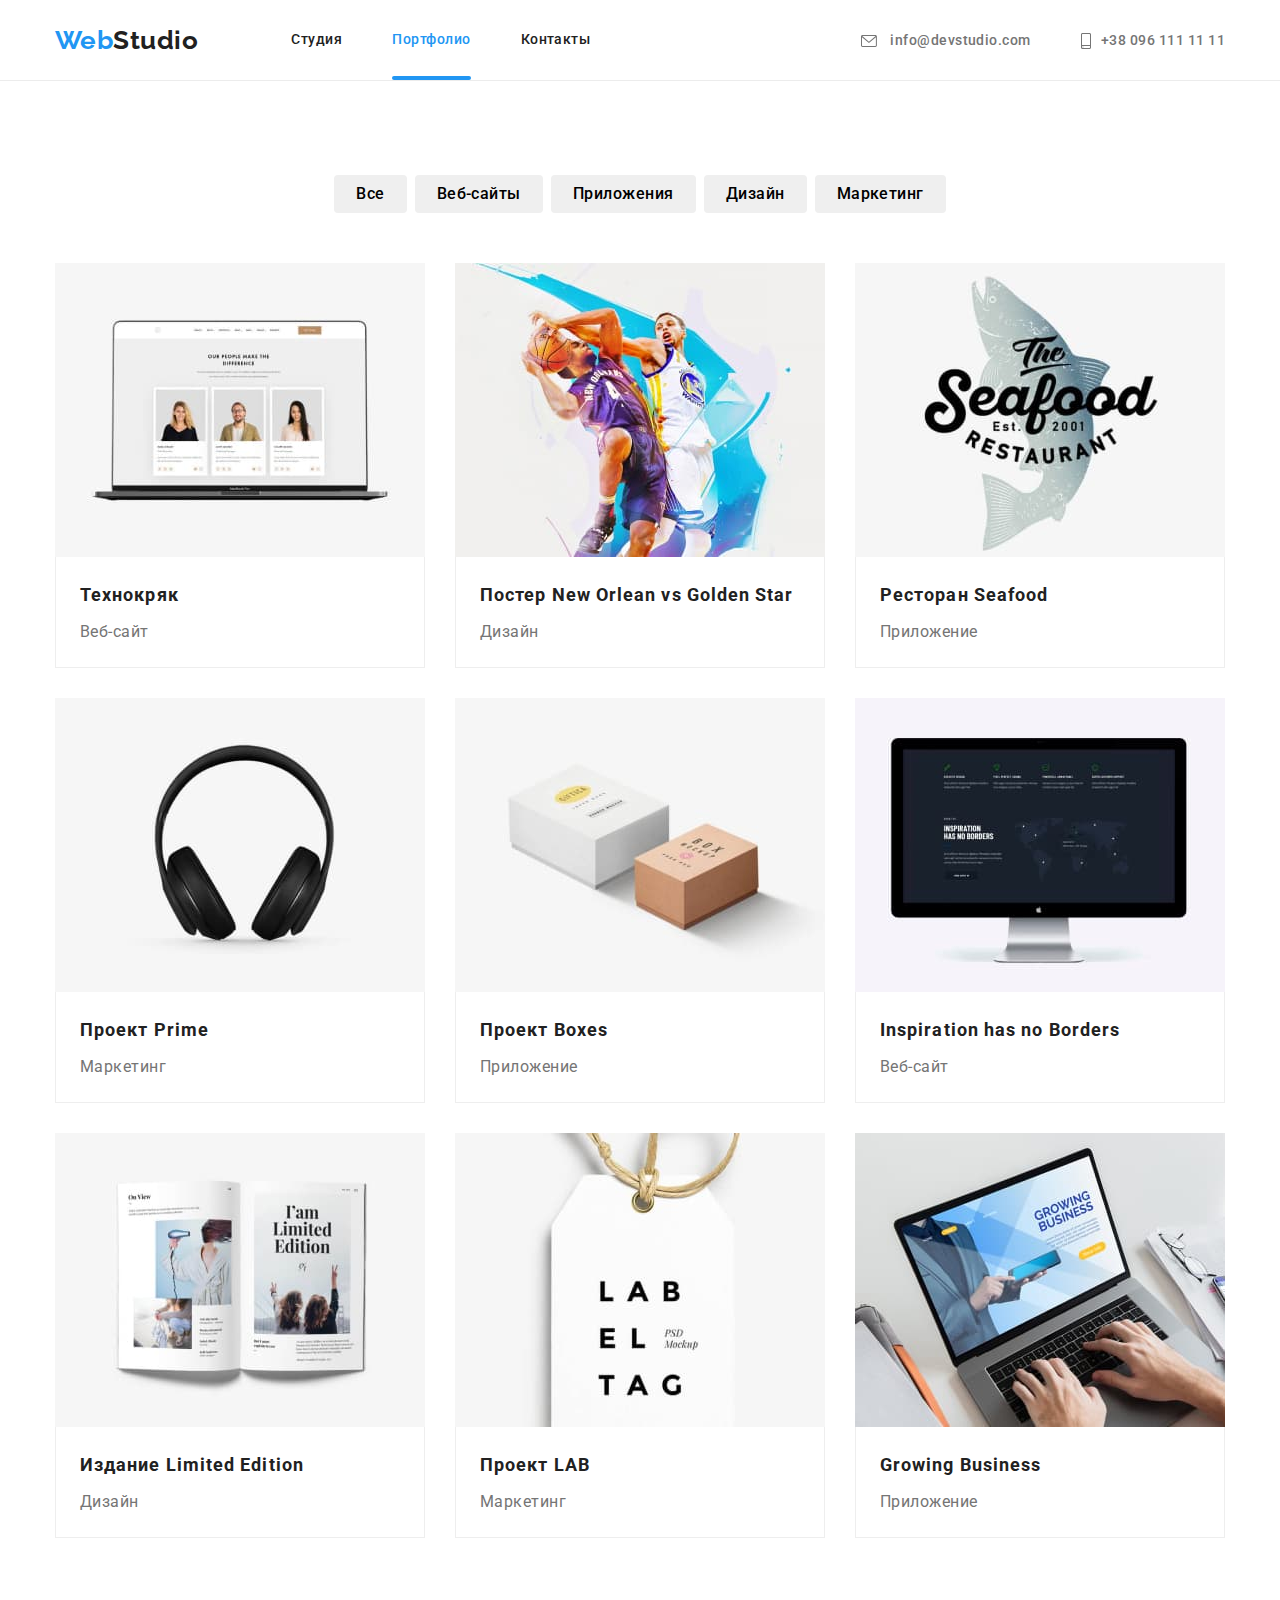
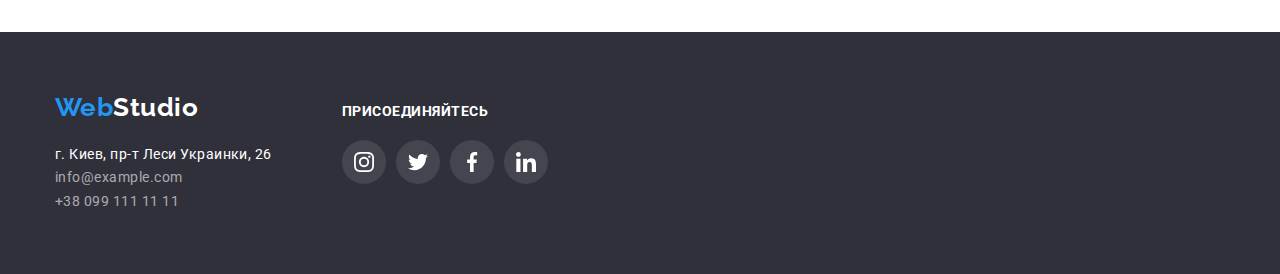
==== portfolio.html @ 19f1c37e "Initial commit" ====
<!DOCTYPE html>
<html lang="ru">
  <head>
    <meta charset="UTF-8" />
    <meta http-equiv="X-UA-Compatible" content="IE=edge" />
    <meta name="viewport" content="width=device-width, initial-scale=1.0" />
    <title>Portfolio</title>
    <link rel="preconnect" href="https://fonts.googleapis.com" />
    <link rel="preconnect" href="https://fonts.gstatic.com" crossorigin />
    <link rel="preconnect" href="https://fonts.googleapis.com" />
    <link rel="preconnect" href="https://fonts.gstatic.com" crossorigin />
    <link
      href="https://fonts.googleapis.com/css2?family=Raleway:wght@700&family=Roboto:wght@400;500;700;900&display=swap"
      rel="stylesheet"
    />
    <link
      rel="stylesheet"
      href="https://cdnjs.cloudflare.com/ajax/libs/modern-normalize/1.1.0/modern-normalize.css"
    />
    <link rel="stylesheet" href="./css/styles.css" />
  </head>

  <body>
    <!-- Top line -->
    <header class="border">
      <div class="header container">
        <a class="header logo" href="" lang="en">Web<span class="logo-accent">Studio</span></a>
        <nav class="header-nav">
          <ul class="list header-list">
            <li><a class="header-link" href="./index.html">Студия</a></li>
            <li><a class="current header-link" href="./portfolio.html">Портфолио</a></li>
            <li><a class="header-link" href="#contacts">Контакты</a></li>
          </ul>
        </nav>
        <ul class="header-contacts-nav list">
          <li>
            <a class="header-mail" href="mailto:info@devstudio.com"
              ><svg class="mail-icon icons" width="16" height="12">
                <use href="./images/icons.svg#envelope"></use>
              </svg>
              info@devstudio.com</a
            >
          </li>
          <li>
            <a class="header-phone" href="tel:+380961111111"
              ><svg class="tel-icon icons" width="10" height="16">
                <use href="./images/icons.svg#smartphone"></use></svg
              >+38 096 111 11 11</a
            >
          </li>
        </ul>
      </div>
    </header>

    <!-- Main section -->
    <main>
      <!-- Our works -->
      <section class="section">
        <div class="container">
          <!-- Hiden title -->
          <h1 class="visually-hidden">Portfolio</h1>
          <!-- Filter -->
          <ul class="filter list">
            <li><button class="btn" type="button">Все</button></li>
            <li><button class="btn" type="button">Веб-сайты</button></li>
            <li><button class="btn" type="button">Приложения</button></li>
            <li><button class="btn" type="button">Дизайн</button></li>
            <li><button class="btn" type="button">Маркетинг</button></li>
          </ul>
          <!-- Projects -->
          <ul class="project list">
            <li class="project-cards item">
              <a class="card-link" href="#">
                <div class="project-elements">
                  <img
                    src="./images/studio/сайт_технокряк.jpg"
                    width="370"
                    height="294"
                    alt="изображения людей"
                  />
                  <div class="project-overlay">
                    <p class="overlay-text">
                      Ресурс предлагает комплексные предложения с разным уровнем функционала и
                      сервисов. Все это позволит посетителю получить исчерпывающие сведения о
                      компании или частном лице.
                    </p>
                  </div>
                </div>

                <div class="card-descr">
                  <h2 class="project-title">Технокряк</h2>
                  <p class="project-text">Веб-сайт</p>
                </div>
              </a>
            </li>

            <li class="project-cards item">
              <a class="card-link" href="#">
                <div class="project-elements">
                  <img
                    src="./images/studio/дизайн_постера.jpg"
                    width="370"
                    height="294"
                    alt="на постере 2 мужчины играют в баскетбол"
                  />
                  <div class="project-overlay">
                    <p class="overlay-text">
                      Ресурс предлагает комплексные предложения с разным уровнем функционала и
                      сервисов. Все это позволит посетителю получить исчерпывающие сведения о
                      компании или частном лице.
                    </p>
                  </div>
                </div>

                <div class="card-descr">
                  <h2 class="project-title">Постер New Orlean vs Golden Star</h2>
                  <p class="project-text">Дизайн</p>
                </div>
              </a>
            </li>
            <li class="project-cards item">
              <a class="card-link" href="#">
                <div class="project-elements">
                  <img
                    src="./images/studio/ресторан.jpg"
                    width="370"
                    height="294"
                    alt="на логотипе ресторана изображена рыба"
                  />
                  <div class="project-overlay">
                    <p class="overlay-text">
                      Ресурс предлагает комплексные предложения с разным уровнем функционала и
                      сервисов. Все это позволит посетителю получить исчерпывающие сведения о
                      компании или частном лице.
                    </p>
                  </div>
                </div>

                <div class="card-descr">
                  <h2 class="project-title">Ресторан Seafood</h2>
                  <p class="project-text">Приложение</p>
                </div>
              </a>
            </li>
            <li class="project-cards item">
              <a class="card-link" href="#">
                <div class="project-elements">
                  <img
                    src="./images/studio/проэкт_прайм.jpg"
                    width="370"
                    height="294"
                    alt="наушники"
                  />
                  <div class="project-overlay">
                    <p class="overlay-text">
                      Ресурс предлагает комплексные предложения с разным уровнем функционала и
                      сервисов. Все это позволит посетителю получить исчерпывающие сведения о
                      компании или частном лице.
                    </p>
                  </div>
                </div>

                <div class="card-descr">
                  <h2 class="project-title">Проект Prime</h2>
                  <p class="project-text">Маркетинг</p>
                </div>
              </a>
            </li>
            <li class="project-cards item">
              <a class="card-link" href="#">
                <div class="project-elements">
                  <img
                    src="./images/studio/проект_коробки.jpg"
                    width="370"
                    height="294"
                    alt="две коробки"
                  />
                  <div class="project-overlay">
                    <p class="overlay-text">
                      Ресурс предлагает комплексные предложения с разным уровнем функционала и
                      сервисов. Все это позволит посетителю получить исчерпывающие сведения о
                      компании или частном лице.
                    </p>
                  </div>
                </div>

                <div class="card-descr">
                  <h2 class="project-title">Проект Boxes</h2>
                  <p class="project-text">Приложение</p>
                </div>
              </a>
            </li>
            <li class="project-cards item">
              <a class="card-link" href="#">
                <div class="project-elements">
                  <img
                    src="./images/studio/Inspiration.jpg"
                    width="370"
                    height="294"
                    alt="монитор"
                  />
                  <div class="project-overlay">
                    <p class="overlay-text">
                      Ресурс предлагает комплексные предложения с разным уровнем функционала и
                      сервисов. Все это позволит посетителю получить исчерпывающие сведения о
                      компании или частном лице.
                    </p>
                  </div>
                </div>

                <div class="card-descr">
                  <h2 class="project-title">Inspiration has no Borders</h2>
                  <p class="project-text">Веб-сайт</p>
                </div>
              </a>
            </li>
            <li class="project-cards item">
              <a class="card-link" href="#">
                <div class="project-elements">
                  <img
                    src="./images/studio/издание.jpg"
                    width="370"
                    height="294"
                    alt="книжка с рисунками"
                  />
                  <div class="project-overlay">
                    <p class="overlay-text">
                      Ресурс предлагает комплексные предложения с разным уровнем функционала и
                      сервисов. Все это позволит посетителю получить исчерпывающие сведения о
                      компании или частном лице.
                    </p>
                  </div>
                </div>
                <div class="card-descr">
                  <h2 class="project-title">Издание Limited Edition</h2>
                  <p class="project-text">Дизайн</p>
                </div>
              </a>
            </li>
            <li class="project-cards item">
              <a class="card-link" href="#">
                <div class="project-elements">
                  <img
                    src="./images/studio/проект_лаб.jpg"
                    width="370"
                    height="294"
                    alt="ярлык с логотипом"
                  />
                  <div class="project-overlay">
                    <p class="overlay-text">
                      Ресурс предлагает комплексные предложения с разным уровнем функционала и
                      сервисов. Все это позволит посетителю получить исчерпывающие сведения о
                      компании или частном лице.
                    </p>
                  </div>
                </div>

                <div class="card-descr">
                  <h2 class="project-title">Проект LAB</h2>
                  <p class="project-text">Маркетинг</p>
                </div>
              </a>
            </li>
            <li class="project-cards item">
              <a class="card-link" href="#">
                <div class="project-elements">
                  <img
                    src="./images/studio/развивающийся_бизнес.jpg"
                    width="370"
                    height="294"
                    alt="на ноутбуке работает человек"
                  />
                  <div class="project-overlay">
                    <p class="overlay-text">
                      Ресурс предлагает комплексные предложения с разным уровнем функционала и
                      сервисов. Все это позволит посетителю получить исчерпывающие сведения о
                      компании или частном лице.
                    </p>
                  </div>
                </div>

                <div class="card-descr">
                  <h2 class="project-title">Growing Business</h2>
                  <p class="project-text">Приложение</p>
                </div>
              </a>
            </li>
          </ul>
        </div>

        <!-- </div> -->
      </section>
    </main>
    <!--footer-->
    <footer class="footer" id="contacts">
      <div class="container footer-block">
        <div class="footer-adress">
          <a class="footer-logo link" href="" lang="en"
            >Web<span class="footer-logo-accent">Studio</span></a
          >
          <address class="address">
            <p>г. Киев, пр-т Леси Украинки, 26</p>
            <a class="email-link link" href="info@example.com">info@example.com</a>
            <a class="tel-link link" href="tel:+38091111111">+38 099 111 11 11</a>
          </address>
        </div>
        <div class="social-links">
          <h2 class="social-title">присоединяйтесь</h2>
          <ul class="socials list">
            <li class="social-item">
              <a
                class="social-link link"
                href=""
                target="_blank"
                rel="noopener noreferrer"
                aria-label="instagram"
              >
                <svg class="socials-icon" width="20" height="20">
                  <use href="./images/icons.svg#instagram"></use></svg
              ></a>
            </li>
            <li class="social-item">
              <a
                class="social-link link"
                href=""
                target="_blank"
                rel="noopener noreferrer"
                aria-label="twitter"
                ><svg class="socials-icon" width="20" height="20">
                  <use href="./images/icons.svg#twitter"></use></svg
              ></a>
            </li>
            <li class="socials-item">
              <a
                class="social-link link"
                href=""
                target="_blank"
                rel="noopener noreferrer"
                aria-label="facebook"
                ><svg class="socials-icon" width="20" height="20">
                  <use href="./images/icons.svg#facebook"></use></svg
              ></a>
            </li>
            <li class="socials-item">
              <a
                class="social-link link"
                href=""
                target="_blank"
                rel="noopener noreferrer"
                aria-label="linkedin"
                ><svg class="socials-icon" width="20" height="20">
                  <use href="./images/icons.svg#linkedin"></use></svg
              ></a>
            </li>
          </ul>
        </div>
      </div>
    </footer>
  </body>
</html>
---- css/styles.css ----
:root {
  /* Color */
  --primary-color: #757575;
  --secondary-color: #212121;
  --accent-color: #2196f3;
  --logo-color: #000000;
  --primary-white-color: #ffffff;
  --bg-darkgrey-color: #2f303a;
  --secondary-bg-color: #f5f4fa;
  --header-border: #ececec;
  --card-border: #eeeeee;
  --indent: 30px;
  --filter-indent: 8px;
  --main-font-family: 'Roboto', sans-serif;
  --logo-font: 'Raleway', sans-serif;
  --items: 3;
  --icon-color: #afb1b8;
  --hero-bg-color: #c4c4c4;
  --border-radius-standart: 4px;
  --animation: 250ms cubic-bezier(0.4, 0, 0.2, 1);
}

body {
  font-family: var(--main-font-family);
  color: var(--primary-color);
  letter-spacing: 0.03em;
}

a {
  text-decoration: none;
  color: currentColor;
}

h1,
h2,
h3,
h4,
h5,
h6,
p {
  margin: 0;
}
ul,
ol {
  list-style: none;
  padding: 0;
  margin: 0;
}
img {
  display: block;
}

.list {
  list-style: none;
  padding: 0;
  margin: 0;
}

.link {
  text-decoration: none;
  color: currentColor;
}

/* Base styles */
.container {
  width: 1200px;
  padding-left: 15px;
  padding-right: 15px;
  margin: 0 auto;
  /* outline: 2px solid red;
  outline-offset: -2px; */
}
.border {
  border-bottom: 1px solid var(--header-border);
}
.header {
  display: flex;
  align-items: center;
}

.header-contacts-nav {
  display: flex;
  align-items: baseline;
}
.header .logo {
  color: var(--accent-color);
  margin-right: 93px;
}
.logo {
  font-family: 'Raleway';
  font-weight: 700;
  font-size: 26px;
  line-height: 1.19;
}

.logo-accent {
  color: var(--secondary-color);
}

.header-nav {
  margin-right: auto;
}

/* Nav site */
.header-link {
  display: inline-flex;
  padding-top: 32px;
  padding-bottom: 32px;
  transition: color var(--animation);
}
.header-list {
  color: var(--secondary-color);
  font-weight: 500;
  font-size: 14px;
  line-height: 1.14;
  display: flex;
  gap: 50px;
}

.header-list :hover,
.header-list :focus {
  color: var(--accent-color);
}

.current {
  position: relative;
  color: var(--accent-color);
}

.current::after {
  content: ' ';
  position: absolute;
  bottom: 0px;
  left: 0;
  display: block;
  width: 100%;
  height: 4px;
  border-radius: var(--border-radius-standart);
  background-color: var(--accent-color);
}

.header-mail {
  margin-right: 50px;
}

/* Nav contacts  */
/* Icons header */

.icon {
  display: inline-block;
  fill: currentColor;
  vertical-align: middle;
}

.contacts-mail,
.contacts-phone {
}

.header-mail,
.header-phone {
  color: var(--description-color);
  font-weight: 500;
  font-size: 14px;
  line-height: 1.14;
  transition: color var(--animation);
}
/* align-items: baseline; */
.header-contacts-nav :hover,
.header-contacts-nav :focus {
  color: var(--accent-color);
}

/* Section Hero*/

.hero-section {
  padding: 200px 0;
  background-color: var(--bg-darkgrey-color);
  color: var(--primary-white-color);
  line-height: 1.36;
  text-align: center;
  text-transform: uppercase;
  max-width: 1600px;
  margin-left: auto;
  margin-right: auto;
  outline: 1px solid black;
  background-image: linear-gradient(to right, rgba(47, 48, 58, 0.4), rgba(47, 48, 58, 0.4)),
    url(../images/hero/hero.jpg);
  background-repeat: no-repeat;
  background-position: center;
  background-size: cover;
  background-color: var(--hero-bg-color);
}

.hero-title {
  font-weight: 900;
  font-size: 44px;
  max-width: 696px;
  margin: 0 auto;
  margin-bottom: var(--indent);
}

.hero-button {
  display: inline-block;
  min-width: 200px;
  max-width: 250px;
  max-height: 50px;
  border-radius: 4px;
  padding: 10px 32px;
  color: var(--primary-white-color);
  background-color: var(--accent-color);
  font-weight: 700;
  font-size: 16px;
  line-height: 1.88;
  align-items: center;
  box-shadow: 0px 4px 4px rgba(0, 0, 0, 0.15);
  transition: background-color var(--animation);
}

.hero-button:hover,
.hero-button:focus {
  background-color: #188ce8;
  cursor: pointer;
}

.backdrop {
  position: fixed;
  top: 0;
  left: 0;
  width: 100%;
  height: 100%;
  z-index: 1000;
  overflow-y: scroll;
  background: rgba(0, 0, 0, 0.2);
  opacity: 1;
  transition: opacity var(--animation), visibility var(--animation);
}

.backdrop.is-hidden {
  opacity: 0;
  pointer-events: none;
  visibility: hidden;
}

.backdrop.is-hidden .modal {
  transform: translate(-50%, -50%) scale(1, 1);
  opacity: 0;
}

.modal {
  position: absolute;
  top: 50%;
  left: 50%;
  min-width: 528px;
  min-height: 581px;
  background-color: var(--primary-white-color);
  box-shadow: 0px 1px 3px rgba(0, 0, 0, 0.12), 0px 1px 1px rgba(0, 0, 0, 0.14),
    0px 2px 1px rgba(0, 0, 0, 0.2);
  border-radius: 4px;
  padding: 8px;
  transform: translate(-50%, -50%) scale(1);
  transition: opacity var(--animation), visibility var(--animation), transform var(--animation);
}

.modal-btn {
  position: absolute;
  width: 30px;
  height: 30px;
  right: 8px;
  top: 8px;
  background-color: var(--primary-white-color);
  border: 1px solid var(--primary-color);
}

/* Features */
.section {
  padding-bottom: 94px;
  padding-top: 94px;
}
.visually-hidden {
  position: absolute;
  width: 1px;
  height: 1px;
  margin: -1px;
  border: 0;
  padding: 0;
  white-space: nowrap;
  clip-path: inset(100%);
  clip: rect(0 0 0 0);
  overflow: hidden;
}
.features-list {
  display: flex;
  /* flex-wrap: wrap; */
  align-items: center;
  justify-content: center;

  gap: var(--indent);
}
.features-list .features-item {
  width: 270px;
}
.features-icon-container {
  width: 270px;
  height: 120px;
  background-color: var(--secondary-bg-color);
  display: flex;
  align-items: center;
  justify-content: center;
  margin-bottom: var(--indent);
}

.features-item-title {
  color: var(--secondary-color);
  margin-bottom: 10px;
  font-weight: 700;
  font-size: 14px;
  line-height: 1.14;
  text-transform: uppercase;
}

.features-descr {
  color: var(--description-color);
  font-size: 14px;
  line-height: 1.71;
}

/* About */

.about.section {
  padding-top: 0;
}
.about-title {
  color: var(--secondary-color);
  margin-bottom: 50px;
  font-size: 36px;
  line-height: 1.17;
  text-align: center;
}
.about-list {
  display: flex;
  flex-wrap: wrap;
  gap: var(--indent);
}

.about-item {
  position: relative;
}
.img-descr {
  position: absolute;
  display: flex;
  width: 370px;
  height: 70px;
  bottom: 0;
  right: 0;
  background: rgba(47, 48, 58, 0.8);
}

.title-image {
  position: absolute;
  display: flex;
  align-items: center;
  left: 82px;
  bottom: 35px;
  font-weight: 700;
  font-size: 14px;
  line-height: 1.14;
  text-align: center;
  color: var(--primary-white-color);
  text-transform: uppercase;
}

/* Team */

.team-list {
  display: flex;
  flex-wrap: wrap;
  gap: var(--indent);
}
.team {
  background-color: var(--secondary-bg-color);
}
.team-title {
  color: var(--secondary-color);
  margin-bottom: 50px;
  font-size: 36px;
  line-height: 1.17;
  text-align: center;
}
.team-item {
  background-color: var(--secondary-bg-color);
  box-shadow: 0px 1px 3px rgba(0, 0, 0, 0.12), 0px 1px 1px rgba(0, 0, 0, 0.14),
    0px 2px 1px rgba(0, 0, 0, 0.2);
  border-bottom-left-radius: 4px;
  border-bottom-right-radius: 4px;
  border-radius: 0px 0px 4px 4px;
}

.team-uppertitle {
  color: var(--secondary-color);
  margin-bottom: 10px;
  font-weight: 500;
  font-size: 16px;
  line-height: 1.19;
  text-align: center;
}
.team-item-title {
  color: var(--primary-color);
  font-size: 16px;
  line-height: 1.18;
  text-align: center;
  margin-bottom: 16px;
}

.team-card-descr {
  padding: 30px 10px;
  background-color: var(--primary-white-color);
}
/* Socials icons */
.icons {
  display: inline-block;
  fill: currentColor;
  vertical-align: middle;
  margin-right: 10px;
}
.socials {
  display: flex;
  align-items: center;
  gap: 10px;
  justify-content: center;
}
.socials-link {
  display: flex;
  align-items: center;
  justify-content: center;
  width: 44px;
  height: 44px;
  color: var(--icon-color);
  border-radius: 50%;
  transition: background-color var(--animation), color var(--animation);
}

.socials-link:hover,
.socials-link:focus {
  background-color: var(--accent-color);
  color: var(--primary-white-color);
}

.socials-icon {
  transition: fill var(--cubic);
  fill: currentColor;
}

.team-icon {
  display: flex;
  color: var(--icon-color);

  background-color: var(--primary-white-color);
  border-radius: 10%;
  margin-bottom: 42px;
}

/* Clients */
.clients-title {
  color: var(--secondary-color);
  font-size: 36px;
  line-height: 1.17;
  text-align: center;
}

.clients-item {
  display: block;
  justify-content: center;
  align-items: center;
}

.clients-title {
  text-align: center;
  margin-bottom: 50px;
}

.clients-list {
  display: flex;
  align-items: center;
  justify-content: center;
  gap: 30px;
}
.clients-link {
  display: flex;
  justify-content: center;
  align-items: center;
  width: 170px;
  height: 92px;
  color: var(--icon-color);
  border: 1px solid var(--icon-color);
  border-radius: 4px;
  transition: color var(--animation), border var(--animation);
}
.client-icon {
  fill: currentColor;
}

.clients-link:hover,
.clients-link:focus {
  color: var(--accent-color);
  border: 1px solid var(--accent-color);
}

/* Footer */

.social-links {
  display: flex;
  flex-direction: column;
}
.footer-block {
  display: flex;
  align-items: baseline;
}
.footer-adress {
  font-size: 14px;
  line-height: 1.71;
  display: flex;
  flex-direction: column;
  margin-right: 70px;
}

.footer:not(.logo) {
  background-color: var(--bg-darkgrey-color);
  color: var(--primary-white-color);
  padding: 60px 0;
}

.footer-logo {
  color: var(--accent-color);
  /* display: inline-block; */
  margin-bottom: 20px;
  margin-top: 0;
  font-family: 'Raleway';
  font-weight: 700;
  font-size: 26px;
  line-height: 1.19;
}

.logo {
  font-family: 'Raleway';
  font-weight: 700;
}
.footer-logo-accent {
  color: var(--primary-white-color);
}

.address {
  display: flex;
  flex-direction: column;
  font-style: normal;
}
.email-link {
  color: rgba(255, 255, 255, 0.6);
  font-size: 14px;
  line-height: 1.71;
  transition: color var(--animation);
}
.email-link:hover,
.email-link:focus {
  color: var(--accent-color);
}
.tel-link {
  color: rgba(255, 255, 255, 0.6);
  font-size: 14px;
  line-height: 1.71;
  transition: color var(--animation);
}
.tel-link:hover,
.tel-link:focus {
  color: var(--accent-color);
}

/* .contacts-container {
  display: flex;
} */

.social-title {
  font-weight: 700;
  font-size: 14px;
  line-height: 1.14;
  text-transform: uppercase;
  margin-bottom: 20px;
}
.socials {
  display: flex;
}

.social-link {
  align-items: baseline;
  display: flex;
  font-weight: 700;
  font-size: 14px;
  line-height: 1.14px;
  text-align: center;
  align-items: center;
  justify-content: center;
  width: 44px;
  height: 44px;
  color: var(--primary-white-color);
  background-color: rgba(255, 255, 255, 0.1);
  border-radius: 50%;
  transition: color var(--animation), background-color var(--animation);
}

.social-links {
  box-sizing: border-box;
  display: flex;
}

.social-link:hover,
.social-link:focus {
  background-color: var(--accent-color);
  color: var(--primary-white-color);
}

.socials-icon {
  fill: currentColor;
}

/* Portfolio   */
.filter.list {
  display: flex;
  justify-content: center;
  gap: var(--filter-indent);
  margin-bottom: 50px;
}

.btn {
  padding: 6px 22px;
  font-family: inherit;
  font-weight: 500;
  font-size: 16px;
  line-height: 1.62;
  text-align: center;
  letter-spacing: inherit;
  border: none;
  border-radius: var(--border-radius-standart);
  transition: color var(--animation), background-color var(--animation), box-shadow var(--animation);
}

.btn:hover,
.btn:focus {
  background-color: var(--accent-color);
  color: var(--primary-white-color);
  box-shadow: 0px 3px 1px rgba(0, 0, 0, 0.1), 0px 1px 2px rgba(0, 0, 0, 0.08),
    0px 2px 2px rgba(0, 0, 0, 0.12);
}

.btn.current {
  color: var(--accent-color);
  background-color: var(--primary-white-color);
}
.project.list {
  display: flex;
  flex-wrap: wrap;
  gap: var(--indent);
}

.project-cards.item {
  --items: 3;
}

.item {
  flex-basis: calc((100% - var (--indent) * (var(--items) -1)) / var(--items));
}

.project-text {
  color: var(--secondary-color);
}

.project-title {
  color: var(--secondary-color);
  font-weight: 700;
  font-size: 18px;
  line-height: 2;
  margin-bottom: 4px;
  letter-spacing: 0.06em;
}
.project-text {
  color: var(--primary-color);
  font-size: 16px;
  line-height: 1.87;
}

.card-descr {
  padding: 20px 24px;
  border: 1px solid var(--card-border);
  border-top: 0px;
  /* filter: drop-shadow(0px 4px 4px rgba(0, 0, 0, 0.25)); */
}

.card-link {
  transition: box-shadow var(--animation);
}
.card-link:hover,
.card-descr:hover,
.card-descr:focus,
.card-link:focus {
  box-shadow: 0px 1px 1px rgba(0, 0, 0, 0.12), 0px 4px 4px rgba(0, 0, 0, 0.06),
    1px 4px 6px rgba(0, 0, 0, 0.16);
}
.overlay-text {
  padding: 63px 24px;
  font-size: 18px;
  line-height: 1.55;
  color: var(--primary-white-color);
}
.project-elements {
  position: relative;
  overflow: hidden;
}
.project-overlay {
  position: absolute;
  /* right: 0;
  left: 0; */
  width: 100%;
  height: 100%;
  padding: 63px 24px;
  transform: translateY(0);
  transition: transform, var(--animation);
  /* overflow: hidden; */
  /* opacity: 0; */
  background-color: rgba(33, 150, 243, 0.9);
}
.project-elements:hover .project-overlay {
  transform: translateY(0);
  opacity: 1;
}
.card-link:hover .project-overlay,
.card-link:focus .project-overlay {
  transform: translateY(-100%);
}
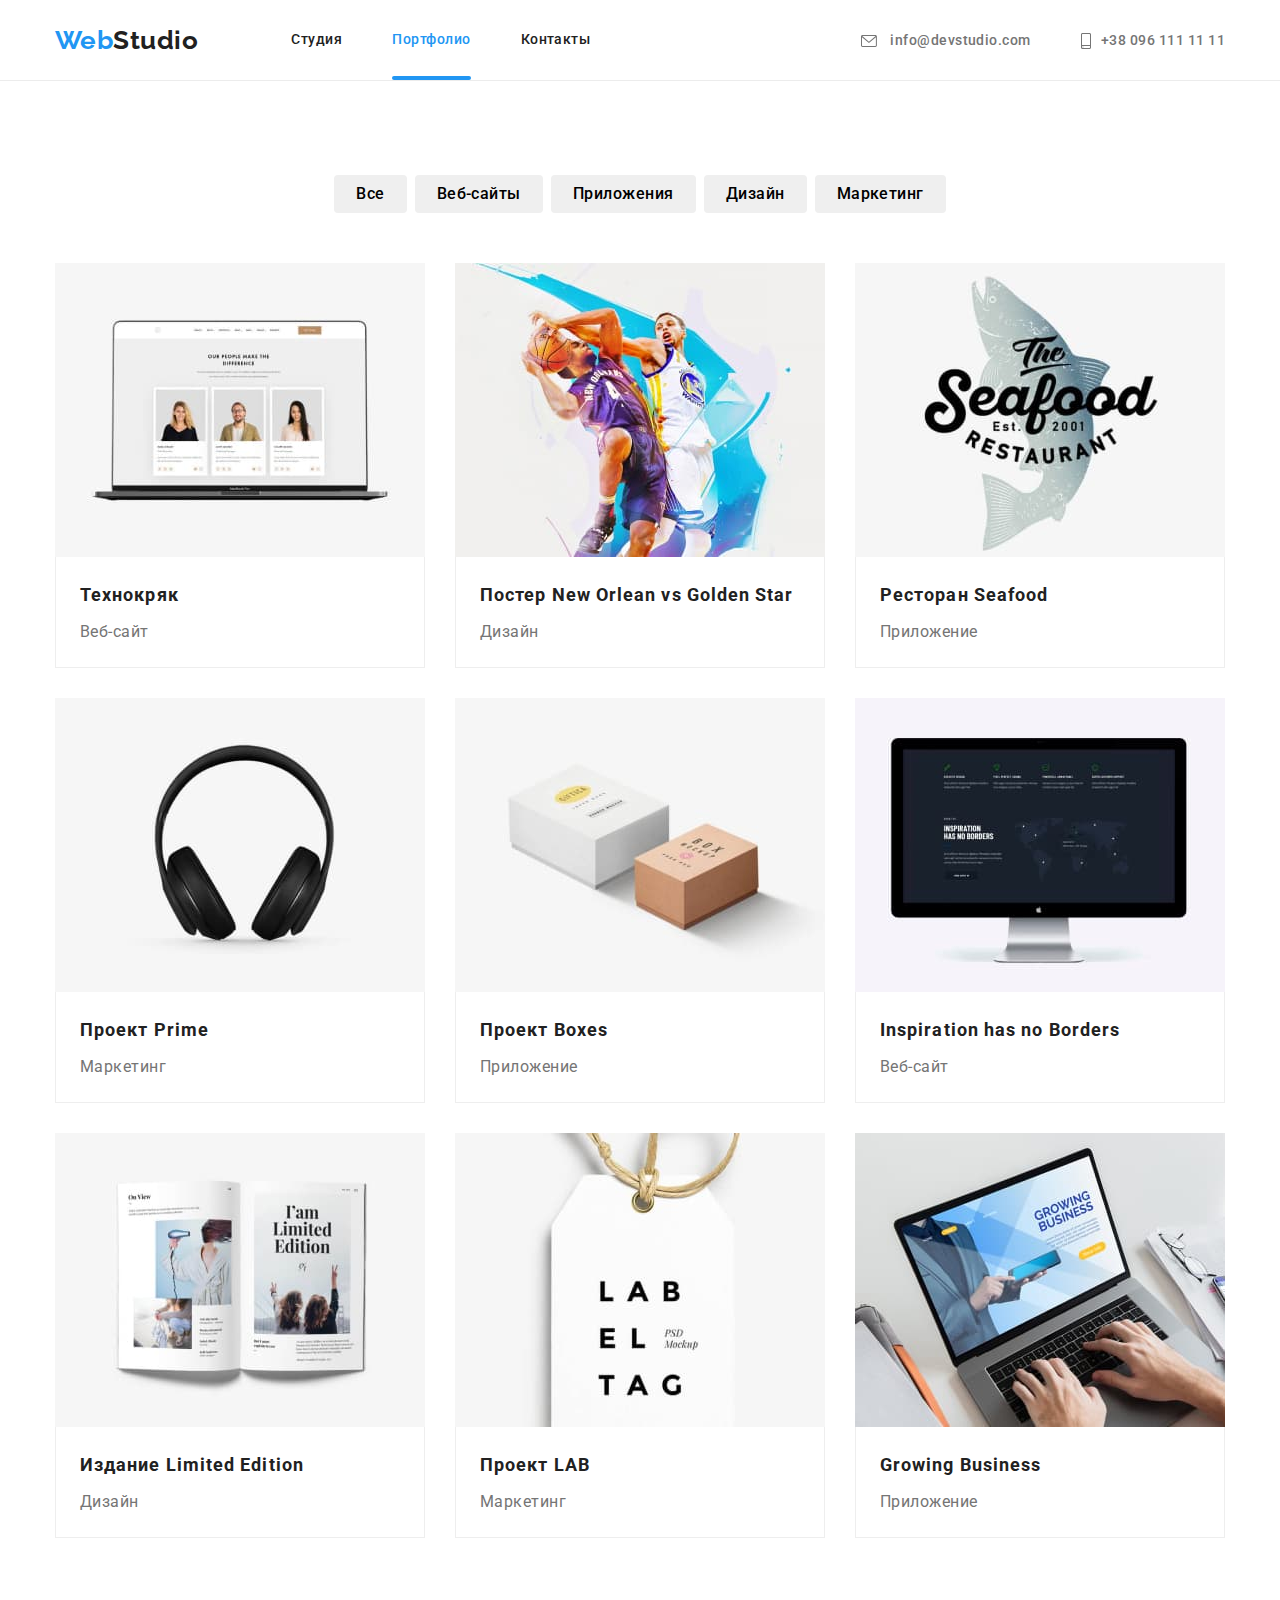
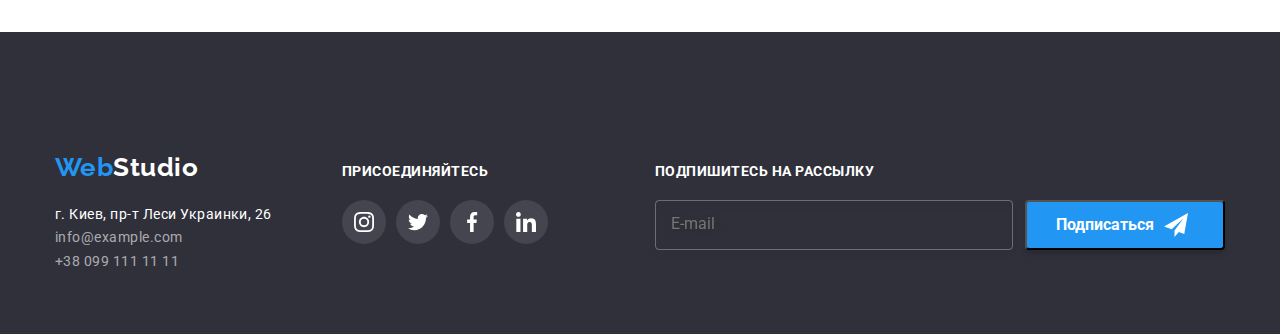
==== commit fd95fedd: "сделал футер подпишитесь" ====
--- a/portfolio.html
+++ b/portfolio.html
@@ -354,6 +354,27 @@
             </li>
           </ul>
         </div>
+        <div class="subscription">
+          <b class="join">Подпишитесь на рассылку</b>
+          <form class="js-speaker-form">
+            <div class="flex-content">
+              <label class="mail visually-hidden" for="email">Почта</label>
+              <input
+                class="email-input"
+                type="email"
+                name="email"
+                id="email"
+                placeholder="E-mail"
+              />
+              <button class="subscription-button" type="button">
+                Подписаться
+                <svg class="send-icon" width="24" height="24">
+                  <use href="./images/icons.svg#icon-send"></use>
+                </svg>
+              </button>
+            </div>
+          </form>
+        </div>
       </div>
     </footer>
   </body>
--- a/css/styles.css
+++ b/css/styles.css
@@ -17,7 +17,7 @@
   --icon-color: #afb1b8;
   --hero-bg-color: #c4c4c4;
   --border-radius-standart: 4px;
-  --animation: 250ms cubic-bezier(0.4, 0, 0.2, 1);
+  --animation: 2500ms cubic-bezier(0.4, 0, 0.2, 1);
 }
 
 body {
@@ -152,9 +152,9 @@
   vertical-align: middle;
 }
 
-.contacts-mail,
+/* .contacts-mail,
 .contacts-phone {
-}
+} */
 
 .header-mail,
 .header-phone {
@@ -505,6 +505,51 @@
   border: 1px solid var(--accent-color);
 }
 
+/* clients */
+
+.social-title {
+  font-weight: 700;
+  font-size: 14px;
+  line-height: 1.14;
+  text-transform: uppercase;
+  margin-bottom: 20px;
+}
+.socials {
+  display: flex;
+}
+
+.social-link {
+  align-items: baseline;
+  display: flex;
+  font-weight: 700;
+  font-size: 14px;
+  line-height: 1.14px;
+  text-align: center;
+  align-items: center;
+  justify-content: center;
+  width: 44px;
+  height: 44px;
+  color: var(--primary-white-color);
+  background-color: rgba(255, 255, 255, 0.1);
+  border-radius: 50%;
+  transition: color var(--animation), background-color var(--animation);
+}
+
+.social-links {
+  box-sizing: border-box;
+  display: flex;
+}
+
+.social-link:hover,
+.social-link:focus {
+  background-color: var(--accent-color);
+  color: var(--primary-white-color);
+}
+
+.socials-icon {
+  fill: currentColor;
+}
+
 /* Footer */
 
 .social-links {
@@ -574,52 +619,71 @@
   color: var(--accent-color);
 }
 
-/* .contacts-container {
-  display: flex;
-} */
-
-.social-title {
-  font-weight: 700;
+.subscription {
+  margin-left: auto;
+}
+
+.join {
+  display: inline-block;
+  margin-bottom: 20px;
+  padding-top: 72px;
   font-size: 14px;
   line-height: 1.14;
   text-transform: uppercase;
-  margin-bottom: 20px;
-}
-.socials {
-  display: flex;
-}
-
-.social-link {
-  align-items: baseline;
-  display: flex;
-  font-weight: 700;
-  font-size: 14px;
-  line-height: 1.14px;
-  text-align: center;
-  align-items: center;
-  justify-content: center;
-  width: 44px;
-  height: 44px;
-  color: var(--primary-white-color);
-  background-color: rgba(255, 255, 255, 0.1);
-  border-radius: 50%;
+  color: var(--primary-white-color);
+}
+.flex-content {
+  display: flex;
+  align-items: center;
+}
+.email-input {
+  margin: 0;
+  width: 358px;
+  margin-right: 12px;
+  padding: 15px;
+  max-height: 50px;
+  border: 1px solid rgba(255, 255, 255, 0.3);
+  filter: drop-shadow(0px 4px 4px rgba(0, 0, 0, 0.15));
+  border-radius: 4px;
+  color: var(--primary-white-color);
+  background-color: transparent;
+  transition: border-color var(--animation);
+}
+.subscription-button {
+  display: flex;
+  align-items: center;
+  font-size: 16px;
+  font-weight: 700;
+  line-height: 1.88;
+  color: var(--primary-white-color);
+  margin: 0;
+  padding: 10px 29px;
+  text-align: center;
+  width: 200px;
+  height: 50px;
+  background: var(--accent-color);
+  box-shadow: 0px 4px 4px rgba(0, 0, 0, 0.15);
+  border-radius: 4px;
   transition: color var(--animation), background-color var(--animation);
 }
 
-.social-links {
-  box-sizing: border-box;
-  display: flex;
-}
-
-.social-link:hover,
-.social-link:focus {
-  background-color: var(--accent-color);
-  color: var(--primary-white-color);
-}
-
-.socials-icon {
+.send-icon {
+  margin-left: 10px;
   fill: currentColor;
 }
+
+.subscription-button:hover,
+.subscription-button:focus {
+  color: var(--accent-color);
+  background-color: var(--primary-white-color);
+}
+
+.email-input:hover,
+.email-input:focus {
+  border-color: var(--accent-color);
+}
+
+/* footer end */
 
 /* Portfolio   */
 .filter.list {
@@ -715,8 +779,6 @@
 }
 .project-overlay {
   position: absolute;
-  /* right: 0;
-  left: 0; */
   width: 100%;
   height: 100%;
   padding: 63px 24px;
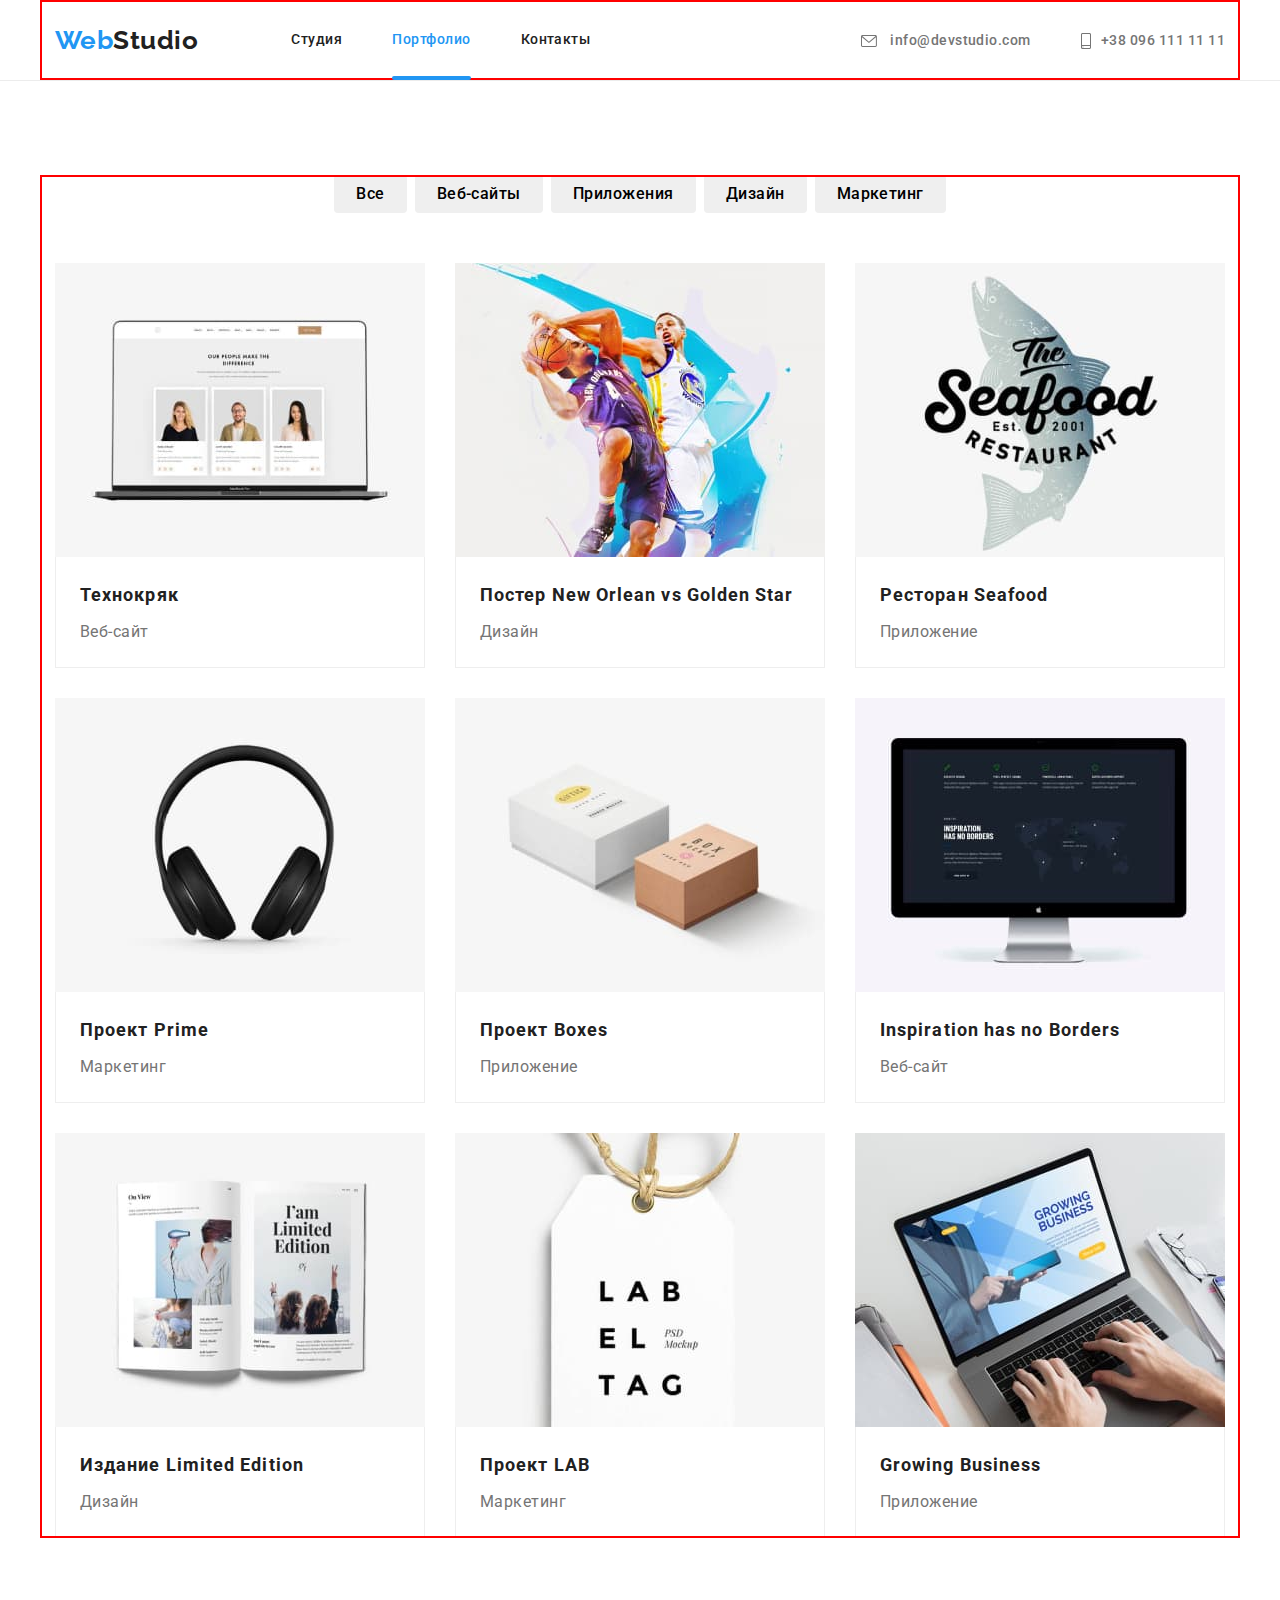
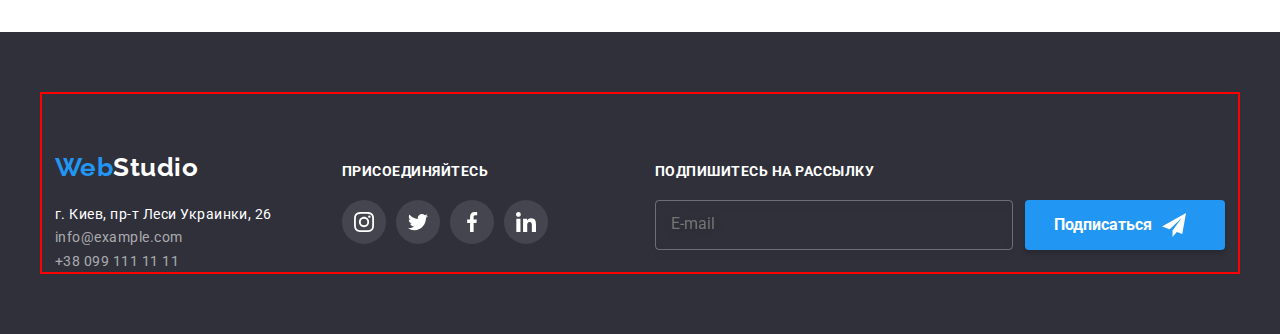
==== commit a6db3346: "изменил футер в портфолио" ====
--- a/portfolio.html
+++ b/portfolio.html
@@ -1,381 +1,303 @@
 <!DOCTYPE html>
 <html lang="ru">
-  <head>
-    <meta charset="UTF-8" />
-    <meta http-equiv="X-UA-Compatible" content="IE=edge" />
-    <meta name="viewport" content="width=device-width, initial-scale=1.0" />
-    <title>Portfolio</title>
-    <link rel="preconnect" href="https://fonts.googleapis.com" />
-    <link rel="preconnect" href="https://fonts.gstatic.com" crossorigin />
-    <link rel="preconnect" href="https://fonts.googleapis.com" />
-    <link rel="preconnect" href="https://fonts.gstatic.com" crossorigin />
-    <link
-      href="https://fonts.googleapis.com/css2?family=Raleway:wght@700&family=Roboto:wght@400;500;700;900&display=swap"
-      rel="stylesheet"
-    />
-    <link
-      rel="stylesheet"
-      href="https://cdnjs.cloudflare.com/ajax/libs/modern-normalize/1.1.0/modern-normalize.css"
-    />
-    <link rel="stylesheet" href="./css/styles.css" />
-  </head>
-
-  <body>
-    <!-- Top line -->
-    <header class="border">
-      <div class="header container">
-        <a class="header logo" href="" lang="en">Web<span class="logo-accent">Studio</span></a>
-        <nav class="header-nav">
-          <ul class="list header-list">
-            <li><a class="header-link" href="./index.html">Студия</a></li>
-            <li><a class="current header-link" href="./portfolio.html">Портфолио</a></li>
-            <li><a class="header-link" href="#contacts">Контакты</a></li>
-          </ul>
-        </nav>
-        <ul class="header-contacts-nav list">
-          <li>
-            <a class="header-mail" href="mailto:info@devstudio.com"
-              ><svg class="mail-icon icons" width="16" height="12">
-                <use href="./images/icons.svg#envelope"></use>
-              </svg>
-              info@devstudio.com</a
-            >
-          </li>
-          <li>
-            <a class="header-phone" href="tel:+380961111111"
-              ><svg class="tel-icon icons" width="10" height="16">
-                <use href="./images/icons.svg#smartphone"></use></svg
-              >+38 096 111 11 11</a
-            >
+
+<head>
+  <meta charset="UTF-8" />
+  <meta http-equiv="X-UA-Compatible" content="IE=edge" />
+  <meta name="viewport" content="width=device-width, initial-scale=1.0" />
+  <title>Portfolio</title>
+  <link rel="preconnect" href="https://fonts.googleapis.com" />
+  <link rel="preconnect" href="https://fonts.gstatic.com" crossorigin />
+  <link rel="preconnect" href="https://fonts.googleapis.com" />
+  <link rel="preconnect" href="https://fonts.gstatic.com" crossorigin />
+  <link href="https://fonts.googleapis.com/css2?family=Raleway:wght@700&family=Roboto:wght@400;500;700;900&display=swap"
+    rel="stylesheet" />
+  <link rel="stylesheet" href="https://cdnjs.cloudflare.com/ajax/libs/modern-normalize/1.1.0/modern-normalize.css" />
+  <link rel="stylesheet" href="./css/styles.css" />
+</head>
+
+<body>
+  <!-- Top line -->
+  <header class="border">
+    <div class="header container">
+      <a class="header logo" href="" lang="en">Web<span class="logo-accent">Studio</span></a>
+      <nav class="header-nav">
+        <ul class="list header-list">
+          <li><a class="header-link" href="./index.html">Студия</a></li>
+          <li><a class="current header-link" href="./portfolio.html">Портфолио</a></li>
+          <li><a class="header-link" href="#contacts">Контакты</a></li>
+        </ul>
+      </nav>
+      <ul class="header-contacts-nav list">
+        <li>
+          <a class="header-mail" href="mailto:info@devstudio.com"><svg class="mail-icon icons" width="16" height="12">
+              <use href="./images/icons.svg#envelope"></use>
+            </svg>
+            info@devstudio.com</a>
+        </li>
+        <li>
+          <a class="header-phone" href="tel:+380961111111"><svg class="tel-icon icons" width="10" height="16">
+              <use href="./images/icons.svg#smartphone"></use>
+            </svg>+38 096 111 11 11</a>
+        </li>
+      </ul>
+    </div>
+  </header>
+
+  <!-- Main section -->
+  <main>
+    <!-- Our works -->
+    <section class="section">
+      <div class="container">
+        <!-- Hiden title -->
+        <h1 class="visually-hidden">Portfolio</h1>
+        <!-- Filter -->
+        <ul class="filter list">
+          <li><button class="btn" type="button">Все</button></li>
+          <li><button class="btn" type="button">Веб-сайты</button></li>
+          <li><button class="btn" type="button">Приложения</button></li>
+          <li><button class="btn" type="button">Дизайн</button></li>
+          <li><button class="btn" type="button">Маркетинг</button></li>
+        </ul>
+        <!-- Projects -->
+        <ul class="project list">
+          <li class="project-cards item">
+            <a class="card-link" href="#">
+              <div class="project-elements">
+                <img src="./images/studio/сайт_технокряк.jpg" width="370" height="294" alt="изображения людей" />
+                <div class="project-overlay">
+                  <p class="overlay-text">
+                    Ресурс предлагает комплексные предложения с разным уровнем функционала и
+                    сервисов. Все это позволит посетителю получить исчерпывающие сведения о
+                    компании или частном лице.
+                  </p>
+                </div>
+              </div>
+
+              <div class="card-descr">
+                <h2 class="project-title">Технокряк</h2>
+                <p class="project-text">Веб-сайт</p>
+              </div>
+            </a>
+          </li>
+
+          <li class="project-cards item">
+            <a class="card-link" href="#">
+              <div class="project-elements">
+                <img src="./images/studio/дизайн_постера.jpg" width="370" height="294"
+                  alt="на постере 2 мужчины играют в баскетбол" />
+                <div class="project-overlay">
+                  <p class="overlay-text">
+                    Ресурс предлагает комплексные предложения с разным уровнем функционала и
+                    сервисов. Все это позволит посетителю получить исчерпывающие сведения о
+                    компании или частном лице.
+                  </p>
+                </div>
+              </div>
+
+              <div class="card-descr">
+                <h2 class="project-title">Постер New Orlean vs Golden Star</h2>
+                <p class="project-text">Дизайн</p>
+              </div>
+            </a>
+          </li>
+          <li class="project-cards item">
+            <a class="card-link" href="#">
+              <div class="project-elements">
+                <img src="./images/studio/ресторан.jpg" width="370" height="294"
+                  alt="на логотипе ресторана изображена рыба" />
+                <div class="project-overlay">
+                  <p class="overlay-text">
+                    Ресурс предлагает комплексные предложения с разным уровнем функционала и
+                    сервисов. Все это позволит посетителю получить исчерпывающие сведения о
+                    компании или частном лице.
+                  </p>
+                </div>
+              </div>
+
+              <div class="card-descr">
+                <h2 class="project-title">Ресторан Seafood</h2>
+                <p class="project-text">Приложение</p>
+              </div>
+            </a>
+          </li>
+          <li class="project-cards item">
+            <a class="card-link" href="#">
+              <div class="project-elements">
+                <img src="./images/studio/проэкт_прайм.jpg" width="370" height="294" alt="наушники" />
+                <div class="project-overlay">
+                  <p class="overlay-text">
+                    Ресурс предлагает комплексные предложения с разным уровнем функционала и
+                    сервисов. Все это позволит посетителю получить исчерпывающие сведения о
+                    компании или частном лице.
+                  </p>
+                </div>
+              </div>
+
+              <div class="card-descr">
+                <h2 class="project-title">Проект Prime</h2>
+                <p class="project-text">Маркетинг</p>
+              </div>
+            </a>
+          </li>
+          <li class="project-cards item">
+            <a class="card-link" href="#">
+              <div class="project-elements">
+                <img src="./images/studio/проект_коробки.jpg" width="370" height="294" alt="две коробки" />
+                <div class="project-overlay">
+                  <p class="overlay-text">
+                    Ресурс предлагает комплексные предложения с разным уровнем функционала и
+                    сервисов. Все это позволит посетителю получить исчерпывающие сведения о
+                    компании или частном лице.
+                  </p>
+                </div>
+              </div>
+
+              <div class="card-descr">
+                <h2 class="project-title">Проект Boxes</h2>
+                <p class="project-text">Приложение</p>
+              </div>
+            </a>
+          </li>
+          <li class="project-cards item">
+            <a class="card-link" href="#">
+              <div class="project-elements">
+                <img src="./images/studio/Inspiration.jpg" width="370" height="294" alt="монитор" />
+                <div class="project-overlay">
+                  <p class="overlay-text">
+                    Ресурс предлагает комплексные предложения с разным уровнем функционала и
+                    сервисов. Все это позволит посетителю получить исчерпывающие сведения о
+                    компании или частном лице.
+                  </p>
+                </div>
+              </div>
+
+              <div class="card-descr">
+                <h2 class="project-title">Inspiration has no Borders</h2>
+                <p class="project-text">Веб-сайт</p>
+              </div>
+            </a>
+          </li>
+          <li class="project-cards item">
+            <a class="card-link" href="#">
+              <div class="project-elements">
+                <img src="./images/studio/издание.jpg" width="370" height="294" alt="книжка с рисунками" />
+                <div class="project-overlay">
+                  <p class="overlay-text">
+                    Ресурс предлагает комплексные предложения с разным уровнем функционала и
+                    сервисов. Все это позволит посетителю получить исчерпывающие сведения о
+                    компании или частном лице.
+                  </p>
+                </div>
+              </div>
+              <div class="card-descr">
+                <h2 class="project-title">Издание Limited Edition</h2>
+                <p class="project-text">Дизайн</p>
+              </div>
+            </a>
+          </li>
+          <li class="project-cards item">
+            <a class="card-link" href="#">
+              <div class="project-elements">
+                <img src="./images/studio/проект_лаб.jpg" width="370" height="294" alt="ярлык с логотипом" />
+                <div class="project-overlay">
+                  <p class="overlay-text">
+                    Ресурс предлагает комплексные предложения с разным уровнем функционала и
+                    сервисов. Все это позволит посетителю получить исчерпывающие сведения о
+                    компании или частном лице.
+                  </p>
+                </div>
+              </div>
+
+              <div class="card-descr">
+                <h2 class="project-title">Проект LAB</h2>
+                <p class="project-text">Маркетинг</p>
+              </div>
+            </a>
+          </li>
+          <li class="project-cards item">
+            <a class="card-link" href="#">
+              <div class="project-elements">
+                <img src="./images/studio/развивающийся_бизнес.jpg" width="370" height="294"
+                  alt="на ноутбуке работает человек" />
+                <div class="project-overlay">
+                  <p class="overlay-text">
+                    Ресурс предлагает комплексные предложения с разным уровнем функционала и
+                    сервисов. Все это позволит посетителю получить исчерпывающие сведения о
+                    компании или частном лице.
+                  </p>
+                </div>
+              </div>
+
+              <div class="card-descr">
+                <h2 class="project-title">Growing Business</h2>
+                <p class="project-text">Приложение</p>
+              </div>
+            </a>
           </li>
         </ul>
       </div>
-    </header>
-
-    <!-- Main section -->
-    <main>
-      <!-- Our works -->
-      <section class="section">
-        <div class="container">
-          <!-- Hiden title -->
-          <h1 class="visually-hidden">Portfolio</h1>
-          <!-- Filter -->
-          <ul class="filter list">
-            <li><button class="btn" type="button">Все</button></li>
-            <li><button class="btn" type="button">Веб-сайты</button></li>
-            <li><button class="btn" type="button">Приложения</button></li>
-            <li><button class="btn" type="button">Дизайн</button></li>
-            <li><button class="btn" type="button">Маркетинг</button></li>
-          </ul>
-          <!-- Projects -->
-          <ul class="project list">
-            <li class="project-cards item">
-              <a class="card-link" href="#">
-                <div class="project-elements">
-                  <img
-                    src="./images/studio/сайт_технокряк.jpg"
-                    width="370"
-                    height="294"
-                    alt="изображения людей"
-                  />
-                  <div class="project-overlay">
-                    <p class="overlay-text">
-                      Ресурс предлагает комплексные предложения с разным уровнем функционала и
-                      сервисов. Все это позволит посетителю получить исчерпывающие сведения о
-                      компании или частном лице.
-                    </p>
-                  </div>
-                </div>
-
-                <div class="card-descr">
-                  <h2 class="project-title">Технокряк</h2>
-                  <p class="project-text">Веб-сайт</p>
-                </div>
-              </a>
-            </li>
-
-            <li class="project-cards item">
-              <a class="card-link" href="#">
-                <div class="project-elements">
-                  <img
-                    src="./images/studio/дизайн_постера.jpg"
-                    width="370"
-                    height="294"
-                    alt="на постере 2 мужчины играют в баскетбол"
-                  />
-                  <div class="project-overlay">
-                    <p class="overlay-text">
-                      Ресурс предлагает комплексные предложения с разным уровнем функционала и
-                      сервисов. Все это позволит посетителю получить исчерпывающие сведения о
-                      компании или частном лице.
-                    </p>
-                  </div>
-                </div>
-
-                <div class="card-descr">
-                  <h2 class="project-title">Постер New Orlean vs Golden Star</h2>
-                  <p class="project-text">Дизайн</p>
-                </div>
-              </a>
-            </li>
-            <li class="project-cards item">
-              <a class="card-link" href="#">
-                <div class="project-elements">
-                  <img
-                    src="./images/studio/ресторан.jpg"
-                    width="370"
-                    height="294"
-                    alt="на логотипе ресторана изображена рыба"
-                  />
-                  <div class="project-overlay">
-                    <p class="overlay-text">
-                      Ресурс предлагает комплексные предложения с разным уровнем функционала и
-                      сервисов. Все это позволит посетителю получить исчерпывающие сведения о
-                      компании или частном лице.
-                    </p>
-                  </div>
-                </div>
-
-                <div class="card-descr">
-                  <h2 class="project-title">Ресторан Seafood</h2>
-                  <p class="project-text">Приложение</p>
-                </div>
-              </a>
-            </li>
-            <li class="project-cards item">
-              <a class="card-link" href="#">
-                <div class="project-elements">
-                  <img
-                    src="./images/studio/проэкт_прайм.jpg"
-                    width="370"
-                    height="294"
-                    alt="наушники"
-                  />
-                  <div class="project-overlay">
-                    <p class="overlay-text">
-                      Ресурс предлагает комплексные предложения с разным уровнем функционала и
-                      сервисов. Все это позволит посетителю получить исчерпывающие сведения о
-                      компании или частном лице.
-                    </p>
-                  </div>
-                </div>
-
-                <div class="card-descr">
-                  <h2 class="project-title">Проект Prime</h2>
-                  <p class="project-text">Маркетинг</p>
-                </div>
-              </a>
-            </li>
-            <li class="project-cards item">
-              <a class="card-link" href="#">
-                <div class="project-elements">
-                  <img
-                    src="./images/studio/проект_коробки.jpg"
-                    width="370"
-                    height="294"
-                    alt="две коробки"
-                  />
-                  <div class="project-overlay">
-                    <p class="overlay-text">
-                      Ресурс предлагает комплексные предложения с разным уровнем функционала и
-                      сервисов. Все это позволит посетителю получить исчерпывающие сведения о
-                      компании или частном лице.
-                    </p>
-                  </div>
-                </div>
-
-                <div class="card-descr">
-                  <h2 class="project-title">Проект Boxes</h2>
-                  <p class="project-text">Приложение</p>
-                </div>
-              </a>
-            </li>
-            <li class="project-cards item">
-              <a class="card-link" href="#">
-                <div class="project-elements">
-                  <img
-                    src="./images/studio/Inspiration.jpg"
-                    width="370"
-                    height="294"
-                    alt="монитор"
-                  />
-                  <div class="project-overlay">
-                    <p class="overlay-text">
-                      Ресурс предлагает комплексные предложения с разным уровнем функционала и
-                      сервисов. Все это позволит посетителю получить исчерпывающие сведения о
-                      компании или частном лице.
-                    </p>
-                  </div>
-                </div>
-
-                <div class="card-descr">
-                  <h2 class="project-title">Inspiration has no Borders</h2>
-                  <p class="project-text">Веб-сайт</p>
-                </div>
-              </a>
-            </li>
-            <li class="project-cards item">
-              <a class="card-link" href="#">
-                <div class="project-elements">
-                  <img
-                    src="./images/studio/издание.jpg"
-                    width="370"
-                    height="294"
-                    alt="книжка с рисунками"
-                  />
-                  <div class="project-overlay">
-                    <p class="overlay-text">
-                      Ресурс предлагает комплексные предложения с разным уровнем функционала и
-                      сервисов. Все это позволит посетителю получить исчерпывающие сведения о
-                      компании или частном лице.
-                    </p>
-                  </div>
-                </div>
-                <div class="card-descr">
-                  <h2 class="project-title">Издание Limited Edition</h2>
-                  <p class="project-text">Дизайн</p>
-                </div>
-              </a>
-            </li>
-            <li class="project-cards item">
-              <a class="card-link" href="#">
-                <div class="project-elements">
-                  <img
-                    src="./images/studio/проект_лаб.jpg"
-                    width="370"
-                    height="294"
-                    alt="ярлык с логотипом"
-                  />
-                  <div class="project-overlay">
-                    <p class="overlay-text">
-                      Ресурс предлагает комплексные предложения с разным уровнем функционала и
-                      сервисов. Все это позволит посетителю получить исчерпывающие сведения о
-                      компании или частном лице.
-                    </p>
-                  </div>
-                </div>
-
-                <div class="card-descr">
-                  <h2 class="project-title">Проект LAB</h2>
-                  <p class="project-text">Маркетинг</p>
-                </div>
-              </a>
-            </li>
-            <li class="project-cards item">
-              <a class="card-link" href="#">
-                <div class="project-elements">
-                  <img
-                    src="./images/studio/развивающийся_бизнес.jpg"
-                    width="370"
-                    height="294"
-                    alt="на ноутбуке работает человек"
-                  />
-                  <div class="project-overlay">
-                    <p class="overlay-text">
-                      Ресурс предлагает комплексные предложения с разным уровнем функционала и
-                      сервисов. Все это позволит посетителю получить исчерпывающие сведения о
-                      компании или частном лице.
-                    </p>
-                  </div>
-                </div>
-
-                <div class="card-descr">
-                  <h2 class="project-title">Growing Business</h2>
-                  <p class="project-text">Приложение</p>
-                </div>
-              </a>
-            </li>
-          </ul>
-        </div>
-
-        <!-- </div> -->
-      </section>
-    </main>
-    <!--footer-->
-    <footer class="footer" id="contacts">
-      <div class="container footer-block">
-        <div class="footer-adress">
-          <a class="footer-logo link" href="" lang="en"
-            >Web<span class="footer-logo-accent">Studio</span></a
-          >
-          <address class="address">
-            <p>г. Киев, пр-т Леси Украинки, 26</p>
-            <a class="email-link link" href="info@example.com">info@example.com</a>
-            <a class="tel-link link" href="tel:+38091111111">+38 099 111 11 11</a>
-          </address>
-        </div>
-        <div class="social-links">
-          <h2 class="social-title">присоединяйтесь</h2>
-          <ul class="socials list">
-            <li class="social-item">
-              <a
-                class="social-link link"
-                href=""
-                target="_blank"
-                rel="noopener noreferrer"
-                aria-label="instagram"
-              >
-                <svg class="socials-icon" width="20" height="20">
-                  <use href="./images/icons.svg#instagram"></use></svg
-              ></a>
-            </li>
-            <li class="social-item">
-              <a
-                class="social-link link"
-                href=""
-                target="_blank"
-                rel="noopener noreferrer"
-                aria-label="twitter"
-                ><svg class="socials-icon" width="20" height="20">
-                  <use href="./images/icons.svg#twitter"></use></svg
-              ></a>
-            </li>
-            <li class="socials-item">
-              <a
-                class="social-link link"
-                href=""
-                target="_blank"
-                rel="noopener noreferrer"
-                aria-label="facebook"
-                ><svg class="socials-icon" width="20" height="20">
-                  <use href="./images/icons.svg#facebook"></use></svg
-              ></a>
-            </li>
-            <li class="socials-item">
-              <a
-                class="social-link link"
-                href=""
-                target="_blank"
-                rel="noopener noreferrer"
-                aria-label="linkedin"
-                ><svg class="socials-icon" width="20" height="20">
-                  <use href="./images/icons.svg#linkedin"></use></svg
-              ></a>
-            </li>
-          </ul>
-        </div>
-        <div class="subscription">
-          <b class="join">Подпишитесь на рассылку</b>
-          <form class="js-speaker-form">
-            <div class="flex-content">
-              <label class="mail visually-hidden" for="email">Почта</label>
-              <input
-                class="email-input"
-                type="email"
-                name="email"
-                id="email"
-                placeholder="E-mail"
-              />
-              <button class="subscription-button" type="button">
-                Подписаться
-                <svg class="send-icon" width="24" height="24">
-                  <use href="./images/icons.svg#icon-send"></use>
-                </svg>
-              </button>
-            </div>
-          </form>
-        </div>
+
+      <!-- </div> -->
+    </section>
+  </main>
+  <!--footer-->
+  <footer class="footer" id="contacts">
+    <div class="container footer-block">
+      <div class="footer-adress">
+        <a class="footer-logo link" href="" lang="en">Web<span class="footer-logo-accent">Studio</span></a>
+        <address class="address">
+          <p>г. Киев, пр-т Леси Украинки, 26</p>
+          <a class="email-link link" href="info@example.com">info@example.com</a>
+          <a class="tel-link link" href="tel:+38091111111">+38 099 111 11 11</a>
+        </address>
       </div>
-    </footer>
-  </body>
+      <div class="social-links">
+        <h2 class="social-title">присоединяйтесь</h2>
+        <ul class="socials list">
+          <li class="social-item">
+            <a class="social-link link" href="" target="_blank" rel="noopener noreferrer" aria-label="instagram">
+              <svg class="socials-icon" width="20" height="20">
+                <use href="./images/icons.svg#instagram"></use>
+              </svg></a>
+          </li>
+          <li class="social-item">
+            <a class="social-link link" href="" target="_blank" rel="noopener noreferrer" aria-label="twitter"><svg
+                class="socials-icon" width="20" height="20">
+                <use href="./images/icons.svg#twitter"></use>
+              </svg></a>
+          </li>
+          <li class="socials-item">
+            <a class="social-link link" href="" target="_blank" rel="noopener noreferrer" aria-label="facebook"><svg
+                class="socials-icon" width="20" height="20">
+                <use href="./images/icons.svg#facebook"></use>
+              </svg></a>
+          </li>
+          <li class="socials-item">
+            <a class="social-link link" href="" target="_blank" rel="noopener noreferrer" aria-label="linkedin"><svg
+                class="socials-icon" width="20" height="20">
+                <use href="./images/icons.svg#linkedin"></use>
+              </svg></a>
+          </li>
+        </ul>
+      </div>
+      <div class="subscription">
+        <h2 class="join">Подпишитесь на рассылку</h2>
+        <form class="subscription-form">
+          <div class="flex-content">
+            <label class="mail visually-hidden" for="email">Почта</label>
+            <input class="email-input" type="email" name="email" id="email" placeholder="E-mail" />
+            <button data-modal-open class="subscription-button" type="button">
+              Подписаться
+              <svg class="send-icon" width="24" height="24">
+                <use href="./images/icons.svg#icon-send"></use>
+              </svg>
+            </button>
+          </div>
+        </form>
+      </div>
+    </div>
+  </footer>
+</body>
+
 </html>
--- a/css/styles.css
+++ b/css/styles.css
@@ -67,8 +67,8 @@
   padding-left: 15px;
   padding-right: 15px;
   margin: 0 auto;
-  /* outline: 2px solid red;
-  outline-offset: -2px; */
+  outline: 2px solid red;
+  outline-offset: -2px;
 }
 .border {
   border-bottom: 1px solid var(--header-border);
@@ -250,25 +250,178 @@
   position: absolute;
   top: 50%;
   left: 50%;
+  padding: 40px;
   min-width: 528px;
   min-height: 581px;
   background-color: var(--primary-white-color);
   box-shadow: 0px 1px 3px rgba(0, 0, 0, 0.12), 0px 1px 1px rgba(0, 0, 0, 0.14),
     0px 2px 1px rgba(0, 0, 0, 0.2);
   border-radius: 4px;
-  padding: 8px;
   transform: translate(-50%, -50%) scale(1);
   transition: opacity var(--animation), visibility var(--animation), transform var(--animation);
 }
 
-.modal-btn {
+.modal-close-btn {
   position: absolute;
+  display: flex;
+  align-items: center;
+  justify-content: center;
+  top: 0;
+  right: 0;
   width: 30px;
   height: 30px;
-  right: 8px;
-  top: 8px;
+  transform: translate(-8px, 8px);
+  border: 1px solid rgba(0, 0, 0, 0.1);
   background-color: var(--primary-white-color);
-  border: 1px solid var(--primary-color);
+  border-radius: 50%;
+  transition: color var(--animation), border-color var(--animation);
+}
+
+.modal-close-btn {
+  fill: currentColor;
+}
+
+.modal-close-btn:focus,
+.modal-close-btn:hover {
+  color: var(--accent-color);
+  border: 1px solid var(--accent-color);
+  cursor: pointer;
+}
+
+.contacts-head {
+  margin: 0;
+  margin-bottom: 12px;
+  font-weight: 700;
+  font-size: 20px;
+  line-height: 1.15;
+  text-align: center;
+  color: var(--secondary-color);
+}
+
+.modal .form-label {
+  display: block;
+  margin-bottom: 4px;
+  font-size: 12px;
+  line-height: 1.16;
+}
+
+.modal .input {
+  display: block;
+  padding: 12px 42px;
+  height: 40px;
+  width: 448px;
+  border: 1px solid rgba(33, 33, 33, 0.2);
+  border-radius: 4px;
+  transition: border-color var(--animation);
+}
+
+.modal .input:hover,
+.modal .input:focus {
+  fill: var(--accent-color);
+  transition: var(--animation);
+  outline: none;
+  /* transition-property: border-color; */
+  border-color: var(--accent-color);
+}
+
+.form-group {
+  position: relative;
+  margin-bottom: 10px;
+}
+
+.input-icon {
+  position: absolute;
+  top: 50%;
+  left: 0;
+  transform: translate(12px, -50%);
+  fill: var(--secondary-color);
+  transition: fill var(--animation);
+}
+
+.form-group:focus-within .input-icon,
+.form-group:hover .input-icon {
+  fill: var(--accent-color);
+}
+
+.modal .form-comments {
+  display: block;
+  margin-bottom: 20px;
+  padding: 12px 16px;
+  width: 448px;
+  height: 120px;
+  resize: none;
+  border: 1px solid rgba(33, 33, 33, 0.2);
+  border-radius: 4px;
+  line-height: 1.14;
+  color: rgba(117, 117, 117, 0.5);
+}
+
+.modal .form-comments::placeholder {
+  color: rgba(117, 117, 117, 0.5);
+}
+
+.modal .policy-label {
+  display: block;
+  text-align: center;
+  display: flex;
+  align-items: center;
+  justify-content: center;
+  margin-bottom: 30px;
+}
+
+.checkbox {
+  position: absolute;
+  width: 1px;
+  height: 1px;
+  margin: -1px;
+  border: 0;
+  padding: 0;
+  clip: rect(0 0 0 0);
+  overflow: hidden;
+}
+.custom-checkbox {
+  display: inline-block;
+  margin-right: 7px;
+  width: 16px;
+  height: 15px;
+  border: 1.5px solid var(--secondary-color);
+  border-radius: 2px;
+}
+
+.checkbox:checked + .custom-checkbox {
+  background-color: var(--accent-color);
+  border-color: var(--accent-color);
+  background-image: url(../images/icons/icon-check.svg);
+  background-size: contain;
+  background-origin: border-box;
+  background-position: center;
+}
+
+.modal .policy-link {
+  color: var(--accent-color);
+  text-decoration: underline;
+}
+.modal .send-button {
+  display: block;
+  margin-left: auto;
+  margin-right: auto;
+  padding: 10px 55px;
+  box-shadow: 0px 4px 4px rgba(0, 0, 0, 0.15);
+  border-radius: 4px;
+  font-weight: 700;
+  font-size: 16px;
+  line-height: 1.88;
+  /* identical to box height, or 188% */
+  letter-spacing: 0.06em;
+  background: #2196f3;
+  color: #ffffff;
+  border: none;
+  cursor: pointer;
+  transition: box-shadow var(--animation);
+}
+.modal .send-button:hover,
+.modal .send-button:focus {
+  box-shadow: 0px 4px 4px rgba(0, 0, 0, 0.15);
 }
 
 /* Features */
@@ -293,7 +446,6 @@
   /* flex-wrap: wrap; */
   align-items: center;
   justify-content: center;
-
   gap: var(--indent);
 }
 .features-list .features-item {
@@ -359,9 +511,13 @@
   position: absolute;
   display: flex;
   align-items: center;
-  left: 82px;
-  bottom: 35px;
-  font-weight: 700;
+  left: 0;
+  bottom: 0;
+  font-weight: 700;
+  justify-content: center;
+  width: 370px;
+  height: 70px;
+  height: 70px;
   font-size: 14px;
   line-height: 1.14;
   text-align: center;
@@ -637,7 +793,6 @@
   align-items: center;
 }
 .email-input {
-  margin: 0;
   width: 358px;
   margin-right: 12px;
   padding: 15px;
@@ -649,6 +804,12 @@
   background-color: transparent;
   transition: border-color var(--animation);
 }
+
+.email-input:hover,
+.email-input:focus {
+  border-color: var(--accent-color);
+}
+
 .subscription-button {
   display: flex;
   align-items: center;
@@ -656,15 +817,16 @@
   font-weight: 700;
   line-height: 1.88;
   color: var(--primary-white-color);
-  margin: 0;
   padding: 10px 29px;
   text-align: center;
   width: 200px;
   height: 50px;
+  border: none;
   background: var(--accent-color);
   box-shadow: 0px 4px 4px rgba(0, 0, 0, 0.15);
   border-radius: 4px;
-  transition: color var(--animation), background-color var(--animation);
+  /* transition: color var(--animation), background-color var(--animation); */
+  /* transition: color var(--animation); */
 }
 
 .send-icon {
@@ -674,13 +836,7 @@
 
 .subscription-button:hover,
 .subscription-button:focus {
-  color: var(--accent-color);
-  background-color: var(--primary-white-color);
-}
-
-.email-input:hover,
-.email-input:focus {
-  border-color: var(--accent-color);
+  cursor: pointer;
 }
 
 /* footer end */
@@ -768,7 +924,6 @@
     1px 4px 6px rgba(0, 0, 0, 0.16);
 }
 .overlay-text {
-  padding: 63px 24px;
   font-size: 18px;
   line-height: 1.55;
   color: var(--primary-white-color);
@@ -796,3 +951,25 @@
 .card-link:focus .project-overlay {
   transform: translateY(-100%);
 }
+
+.flex-content {
+  display: flex;
+  align-items: center;
+}
+
+.contacts-head {
+  font-weight: 700;
+  font-size: 20px;
+  line-height: 1.15;
+  text-align: center;
+  color: var(--secondary-color);
+}
+
+/* .modal-form {
+  width: 528px;
+  height: 581px;
+  margin-left: auto;
+  margin-right: auto;
+  padding: 40px;
+  outline: 1px solid tomato;
+} */
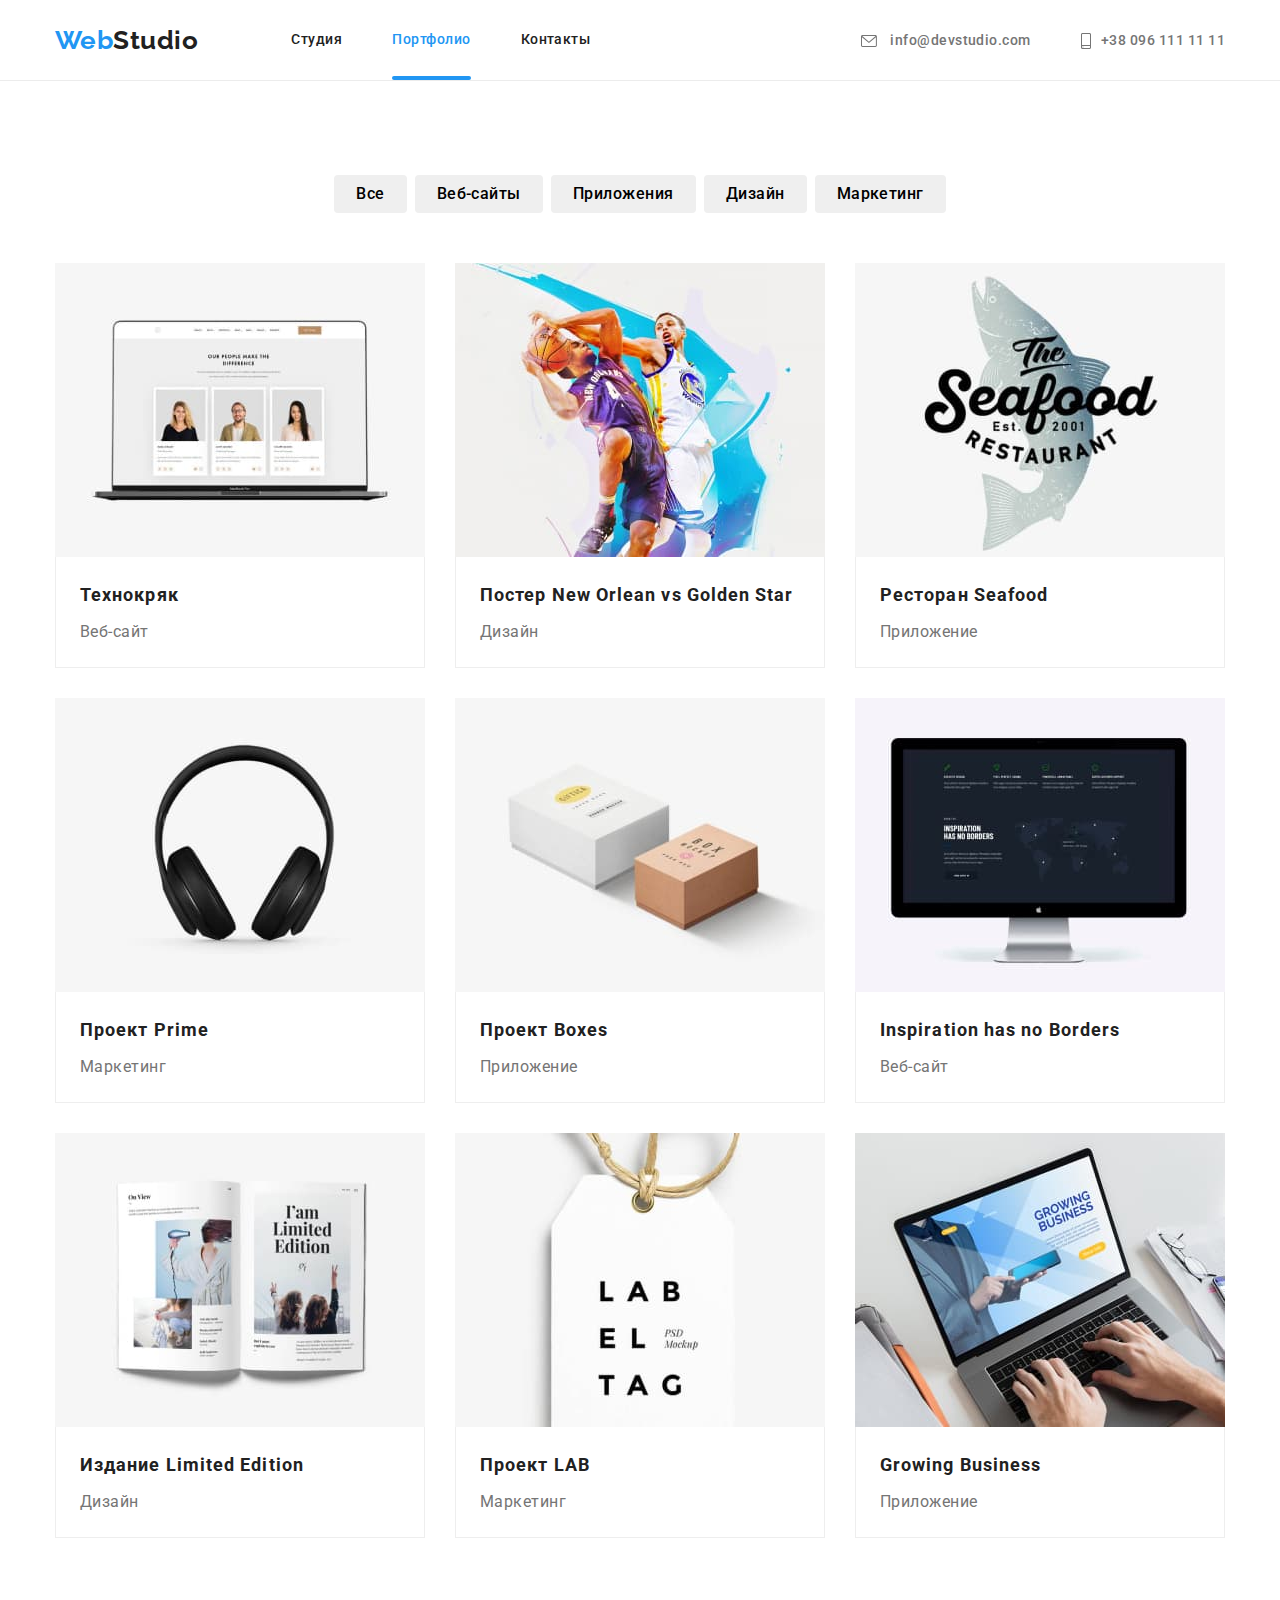
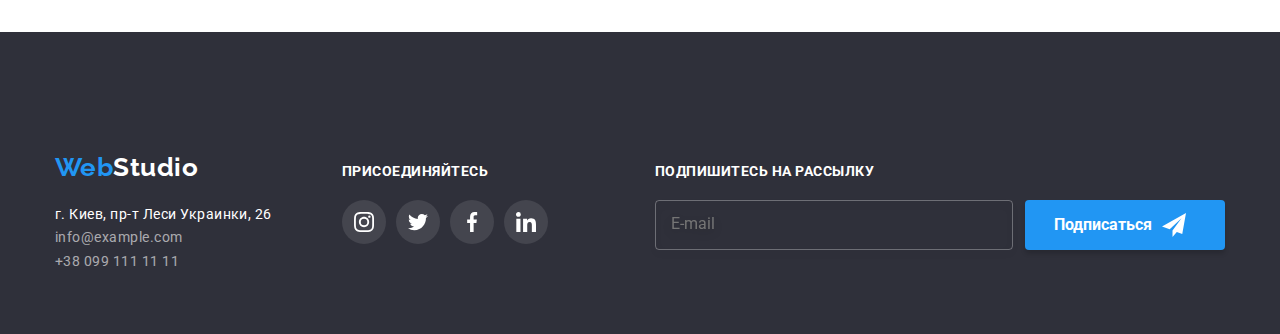
==== commit 9806db43: "перенес svg в футере , прогнал в валидаторе" ====
--- a/portfolio.html
+++ b/portfolio.html
@@ -262,14 +262,14 @@
               </svg></a>
           </li>
           <li class="social-item">
-            <a class="social-link link" href="" target="_blank" rel="noopener noreferrer" aria-label="twitter"><svg
-                class="socials-icon" width="20" height="20">
+            <a class="social-link link" href="" target="_blank" rel="noopener noreferrer" aria-label="twitter">
+              <svg class="socials-icon" width="20" height="20">
                 <use href="./images/icons.svg#twitter"></use>
               </svg></a>
           </li>
           <li class="socials-item">
-            <a class="social-link link" href="" target="_blank" rel="noopener noreferrer" aria-label="facebook"><svg
-                class="socials-icon" width="20" height="20">
+            <a class="social-link link" href="" target="_blank" rel="noopener noreferrer" aria-label="facebook">
+              <svg class="socials-icon" width="20" height="20">
                 <use href="./images/icons.svg#facebook"></use>
               </svg></a>
           </li>
--- a/css/styles.css
+++ b/css/styles.css
@@ -17,7 +17,7 @@
   --icon-color: #afb1b8;
   --hero-bg-color: #c4c4c4;
   --border-radius-standart: 4px;
-  --animation: 2500ms cubic-bezier(0.4, 0, 0.2, 1);
+  --animation: 250ms cubic-bezier(0.4, 0, 0.2, 1);
 }
 
 body {
@@ -67,8 +67,8 @@
   padding-left: 15px;
   padding-right: 15px;
   margin: 0 auto;
-  outline: 2px solid red;
-  outline-offset: -2px;
+  /* outline: 2px solid red;
+  outline-offset: -2px; */
 }
 .border {
   border-bottom: 1px solid var(--header-border);
@@ -222,6 +222,7 @@
   cursor: pointer;
 }
 
+/* Modal */
 .backdrop {
   position: fixed;
   top: 0;
@@ -288,7 +289,13 @@
   cursor: pointer;
 }
 
-.contacts-head {
+/* Modal form */
+.register-form {
+  text-align: center;
+}
+
+.register-form-title {
+  display: block;
   margin: 0;
   margin-bottom: 12px;
   font-weight: 700;
@@ -298,52 +305,98 @@
   color: var(--secondary-color);
 }
 
-.modal .form-label {
+.register-form-group {
+  margin-bottom: 20px;
+}
+
+.register-form-agreement {
+  display: flex;
+  align-items: baseline;
+  margin-bottom: 30px;
+  font-size: 14px;
+  line-height: 1.18;
+  color: var(--primary-color);
+}
+
+.register-form-btn {
+  display: inline-flex;
+  align-items: center;
+  gap: 10px;
+  padding: 10px 55px;
+  text-transform: uppercase;
+  background-color: transparent;
+  cursor: pointer;
+}
+
+.register-form-wrap {
   display: block;
   margin-bottom: 4px;
   font-size: 12px;
   line-height: 1.16;
 }
 
-.modal .input {
-  display: block;
-  padding: 12px 42px;
+.register-form-wrap {
+  position: relative;
+  display: block;
+}
+
+.register-form-wrap:last-child {
+  margin-bottom: 0;
+}
+
+.register-form-label {
+  display: block;
+  text-align: left;
+  margin-bottom: 4px;
+  padding-left: 2px;
+}
+
+.register-form-input,
+.register-form-message {
+  display: block;
+  padding: 12px 32px;
   height: 40px;
-  width: 448px;
+  width: 100%;
+  outline: none;
   border: 1px solid rgba(33, 33, 33, 0.2);
   border-radius: 4px;
   transition: border-color var(--animation);
 }
 
-.modal .input:hover,
-.modal .input:focus {
+.register-form-input:hover + .register-form-icon,
+.register-form-input:focus + .register-form-icon {
   fill: var(--accent-color);
-  transition: var(--animation);
+
   outline: none;
-  /* transition-property: border-color; */
   border-color: var(--accent-color);
 }
 
-.form-group {
+.register-form-input:hover,
+.register-form-input:focus {
+  border-color: var(--accent-color);
+}
+
+.register-form-group {
   position: relative;
   margin-bottom: 10px;
 }
 
-.input-icon {
+.register-form-icon {
   position: absolute;
-  top: 50%;
-  left: 0;
-  transform: translate(12px, -50%);
-  fill: var(--secondary-color);
-  transition: fill var(--animation);
-}
-
-.form-group:focus-within .input-icon,
-.form-group:hover .input-icon {
+  display: block;
+  bottom: 11px;
+  left: 12px;
+  transition: var(--animation);
+  /* color: var(--accent-color); */
+}
+
+.register-form-icon:focus,
+.register-form-icon:hover {
   fill: var(--accent-color);
-}
-
-.modal .form-comments {
+  /* color: var(--accent-color); */
+}
+
+.register-form-message {
   display: block;
   margin-bottom: 20px;
   padding: 12px 16px;
@@ -353,55 +406,44 @@
   border: 1px solid rgba(33, 33, 33, 0.2);
   border-radius: 4px;
   line-height: 1.14;
+}
+
+.register-form-message::placeholder {
   color: rgba(117, 117, 117, 0.5);
 }
 
-.modal .form-comments::placeholder {
-  color: rgba(117, 117, 117, 0.5);
-}
-
-.modal .policy-label {
-  display: block;
-  text-align: center;
-  display: flex;
-  align-items: center;
-  justify-content: center;
-  margin-bottom: 30px;
-}
-
-.checkbox {
-  position: absolute;
-  width: 1px;
-  height: 1px;
-  margin: -1px;
-  border: 0;
+.register-form-agreement {
+  display: block;
+  text-align: left;
+  display: flex;
   padding: 0;
-  clip: rect(0 0 0 0);
-  overflow: hidden;
-}
-.custom-checkbox {
-  display: inline-block;
-  margin-right: 7px;
-  width: 16px;
-  height: 15px;
-  border: 1.5px solid var(--secondary-color);
-  border-radius: 2px;
-}
-
-.checkbox:checked + .custom-checkbox {
-  background-color: var(--accent-color);
-  border-color: var(--accent-color);
-  background-image: url(../images/icons/icon-check.svg);
-  background-size: contain;
-  background-origin: border-box;
-  background-position: center;
-}
-
-.modal .policy-link {
+  /* align-items: center; */
+  /* justify-content: center; */
+  /* gap: 8px; */
+  /* margin-bottom: 30px; */
+}
+
+.register-checkbox:checked + .register-icon .register-icon-uncheck {
+  opacity: 0;
+  transition: opacity var(--animation);
+}
+
+.register-icon-check {
+  opacity: 0;
+  transition: opacity var(--animation);
+}
+
+.register-checkbox:checked + .register-icon .register-icon-check {
+  opacity: 1;
+}
+
+.register-form-agreement-link {
   color: var(--accent-color);
   text-decoration: underline;
-}
-.modal .send-button {
+  text-underline-position: under;
+}
+
+.register-form-btn {
   display: block;
   margin-left: auto;
   margin-right: auto;
@@ -411,7 +453,6 @@
   font-weight: 700;
   font-size: 16px;
   line-height: 1.88;
-  /* identical to box height, or 188% */
   letter-spacing: 0.06em;
   background: #2196f3;
   color: #ffffff;
@@ -419,8 +460,9 @@
   cursor: pointer;
   transition: box-shadow var(--animation);
 }
-.modal .send-button:hover,
-.modal .send-button:focus {
+
+.register-form-btn:hover,
+.register-form-btn:focus {
   box-shadow: 0px 4px 4px rgba(0, 0, 0, 0.15);
 }
 
@@ -957,7 +999,7 @@
   align-items: center;
 }
 
-.contacts-head {
+.register-form-title {
   font-weight: 700;
   font-size: 20px;
   line-height: 1.15;
